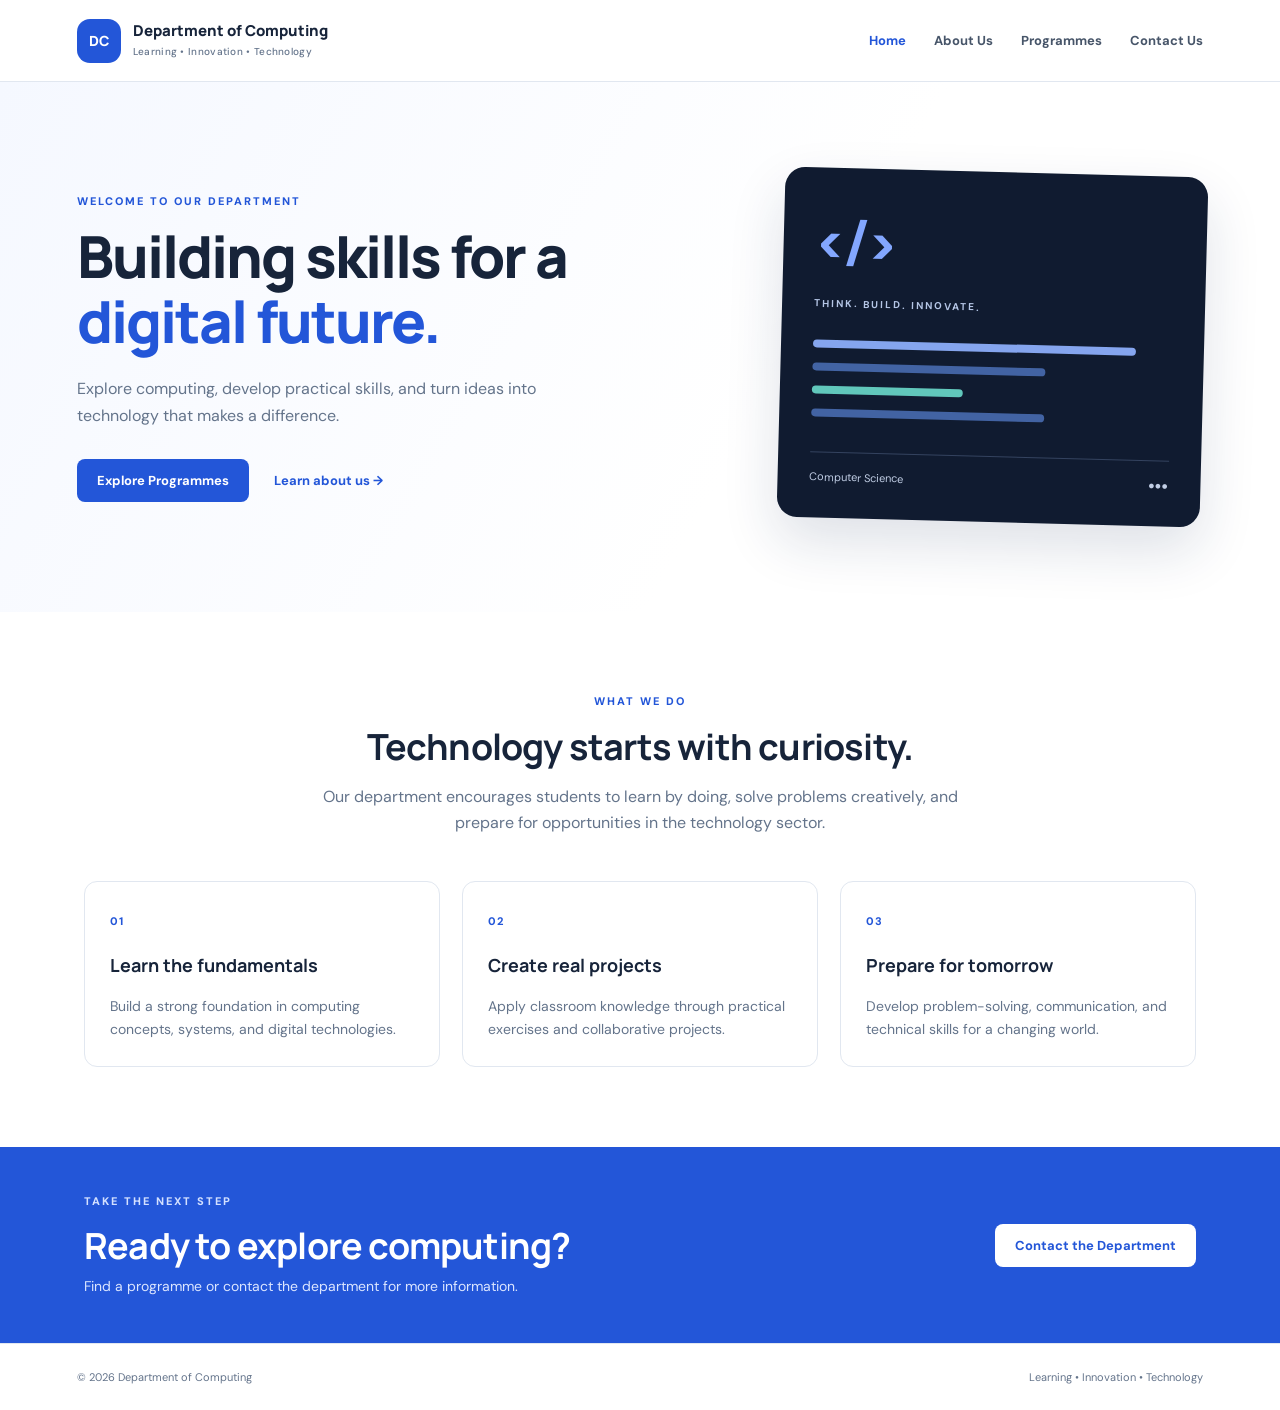
==== index.html @ 83571a57 "Create initial department website" ====
<!DOCTYPE html>
<html lang="en">
<head>
  <meta charset="UTF-8">
  <meta name="viewport" content="width=device-width, initial-scale=1.0">
  <title>Department of Computing | Home</title>
  <link rel="stylesheet" href="styles.css">
</head>
<body>
  <header class="site-header">
    <a class="brand" href="index.html"><span class="brand-mark">DC</span><span>Department of Computing<small>Learning • Innovation • Technology</small></span></a>
    <button class="menu-toggle" aria-label="Toggle navigation" aria-expanded="false">☰</button>
    <nav class="navigation" aria-label="Main navigation">
      <a class="active" href="index.html">Home</a>
      <a href="about.html">About Us</a>
      <a href="programmes.html">Programmes</a>
      <a href="contact.html">Contact Us</a>
    </nav>
  </header>
  <main>
    <section class="hero">
      <div class="hero-content">
        <p class="eyebrow">WELCOME TO OUR DEPARTMENT</p>
        <h1>Building skills for a <span>digital future.</span></h1>
        <p>Explore computing, develop practical skills, and turn ideas into technology that makes a difference.</p>
        <div class="hero-actions"><a class="button" href="programmes.html">Explore Programmes</a><a class="text-link" href="about.html">Learn about us →</a></div>
      </div>
      <div class="hero-card"><div class="code-icon">&lt;/&gt;</div><p class="card-label">THINK. BUILD. INNOVATE.</p><div class="code-line long"></div><div class="code-line medium"></div><div class="code-line short"></div><div class="code-line medium"></div><div class="card-foot"><span>Computer Science</span><span>●●●</span></div></div>
    </section>
    <section class="section intro">
      <p class="eyebrow">WHAT WE DO</p><h2>Technology starts with curiosity.</h2>
      <p class="section-lead">Our department encourages students to learn by doing, solve problems creatively, and prepare for opportunities in the technology sector.</p>
      <div class="feature-grid">
        <article class="feature"><span class="feature-number">01</span><h3>Learn the fundamentals</h3><p>Build a strong foundation in computing concepts, systems, and digital technologies.</p></article>
        <article class="feature"><span class="feature-number">02</span><h3>Create real projects</h3><p>Apply classroom knowledge through practical exercises and collaborative projects.</p></article>
        <article class="feature"><span class="feature-number">03</span><h3>Prepare for tomorrow</h3><p>Develop problem-solving, communication, and technical skills for a changing world.</p></article>
      </div>
    </section>
    <section class="cta"><div><p class="eyebrow">TAKE THE NEXT STEP</p><h2>Ready to explore computing?</h2><p>Find a programme or contact the department for more information.</p></div><a class="button button-light" href="contact.html">Contact the Department</a></section>
  </main>
  <footer><span>© <span class="year"></span> Department of Computing</span><span>Learning • Innovation • Technology</span></footer>
  <script src="script.js"></script>
</body>
</html>
---- styles.css ----
@import url('https://fonts.googleapis.com/css2?family=DM+Sans:wght@400;500;600;700&family=Manrope:wght@400;500;600;700;800&display=swap');
:root{--ink:#17243a;--muted:#64748b;--primary:#2356d8;--pale:#eef3ff;--line:#e1e7f0;--white:#fff;--dark:#101b30}
*{box-sizing:border-box}html{scroll-behavior:smooth}body{margin:0;font-family:'DM Sans',Arial,sans-serif;color:var(--ink);line-height:1.65;background:#fff}a{color:inherit;text-decoration:none}.site-header{min-height:82px;display:flex;align-items:center;justify-content:space-between;padding:16px max(6%,calc((100% - 1160px)/2));gap:24px;border-bottom:1px solid var(--line);background:#fff}.brand{display:flex;align-items:center;gap:12px;font-family:Manrope,Arial,sans-serif;font-weight:800;font-size:15px;line-height:1.25}.brand small{display:block;color:var(--muted);font-family:'DM Sans',Arial,sans-serif;font-size:10px;font-weight:500;margin-top:5px;letter-spacing:.3px}.brand-mark{display:grid;place-items:center;width:44px;height:44px;border-radius:13px;background:var(--primary);color:white;font-size:14px}.navigation{display:flex;gap:28px;align-items:center}.navigation a{font-size:13px;color:#475569;font-weight:700}.navigation a:hover,.navigation a.active{color:var(--primary)}.menu-toggle{display:none;border:0;background:none;font-size:24px;color:var(--ink)}.hero{padding:90px max(6%,calc((100% - 1160px)/2));background:linear-gradient(120deg,#f5f8ff 0%,#fff 60%);display:grid;grid-template-columns:1.2fr .8fr;align-items:center;gap:70px;min-height:500px}.eyebrow{font-size:11px;font-weight:800;letter-spacing:2px;color:var(--primary);margin:0 0 14px}.hero h1,.page-hero h1{font-family:Manrope,Arial,sans-serif;font-size:clamp(36px,5vw,58px);line-height:1.12;letter-spacing:-2px;margin:0 0 22px;font-weight:800}.hero h1 span{color:var(--primary)}.hero-content>p:not(.eyebrow){max-width:530px;color:var(--muted);font-size:16px}.hero-actions{display:flex;align-items:center;gap:25px;margin-top:30px}.button{display:inline-block;border:0;border-radius:8px;background:var(--primary);color:white;padding:13px 20px;font:700 13px 'DM Sans',Arial,sans-serif;cursor:pointer;transition:transform .2s,background .2s}.button:hover{background:#1745bd;transform:translateY(-1px)}.text-link{font-weight:700;font-size:13px;color:var(--primary)}.hero-card{background:var(--dark);color:white;padding:32px;border-radius:20px;min-height:300px;box-shadow:0 24px 55px #142b5424;transform:rotate(1.5deg)}.code-icon{font-size:52px;color:#83a7ff;font-weight:800}.card-label{font-size:10px;letter-spacing:2px;color:#b5c6e6;font-weight:700;margin:10px 0 28px}.code-line{height:8px;border-radius:10px;background:#4263a3;margin:15px 0}.code-line.long{width:90%;background:#85a5ee}.code-line.medium{width:65%}.code-line.short{width:42%;background:#61c7bb}.card-foot{display:flex;justify-content:space-between;margin-top:35px;padding-top:15px;border-top:1px solid #34435f;font-size:11px;color:#c1cee5}.section{max-width:1160px;margin:auto;padding:80px 24px}.intro{text-align:center}.section h2,.cta h2,.mission-card h3,.contact-info h2{font-family:Manrope,Arial,sans-serif;font-size:clamp(27px,3vw,36px);line-height:1.2;letter-spacing:-.8px;margin:0 0 16px}.section-lead{max-width:650px;margin:0 auto;color:var(--muted)}.feature-grid{display:grid;grid-template-columns:repeat(3,1fr);gap:22px;text-align:left;margin-top:44px}.feature{padding:25px;border:1px solid var(--line);border-radius:13px;background:#fff}.feature-number{font-size:11px;letter-spacing:1px;font-weight:800;color:var(--primary)}.feature h3{font-family:Manrope,Arial,sans-serif;font-size:18px;margin:18px 0 8px}.feature p,.programme-card p,.mission-card p{font-size:14px;color:var(--muted);margin-bottom:0}.cta{background:var(--primary);color:#fff;padding:45px max(6%,calc((100% - 1112px)/2));display:flex;align-items:center;justify-content:space-between;gap:30px}.cta .eyebrow{color:#d3e0ff}.cta h2{margin-bottom:8px}.cta p:not(.eyebrow){margin:0;color:#dce6ff;font-size:14px}.button-light{background:#fff;color:var(--primary);white-space:nowrap}.button-light:hover{background:#edf2ff;color:var(--primary)}footer{padding:24px max(6%,calc((100% - 1160px)/2));display:flex;justify-content:space-between;gap:20px;color:var(--muted);font-size:11px;border-top:1px solid var(--line)}.page-hero{background:var(--pale);padding:72px 24px;text-align:center}.page-hero h1{font-size:clamp(34px,4vw,48px);letter-spacing:-1.5px;margin-bottom:12px}.page-hero>p:last-child{max-width:620px;margin:0 auto;color:var(--muted)}.about-layout{display:grid;grid-template-columns:1.4fr .8fr;gap:70px;align-items:center}.about-layout p:not(.eyebrow){color:var(--muted);font-size:15px}.mission-card{padding:34px;border-radius:16px;background:#f5f7fc;border:1px solid var(--line)}.mission-card h3{font-size:25px;margin-top:18px}.values{padding-top:10px}.programme-grid{display:grid;grid-template-columns:repeat(3,1fr);gap:22px}.programme-card{border:1px solid var(--line);padding:28px;border-radius:14px;transition:box-shadow .2s,transform .2s}.programme-card:hover{box-shadow:0 15px 35px #1c376515;transform:translateY(-3px)}.programme-icon{display:grid;place-items:center;width:46px;height:46px;border-radius:12px;background:var(--pale);color:var(--primary);font-size:24px}.programme-card h2{font-size:20px;margin:20px 0 10px}.tag{display:inline-block;margin-top:20px;padding:5px 9px;border-radius:5px;background:#f2f5fb;color:#51617a;font-size:10px;font-weight:700}.note{font-size:12px;color:var(--muted);font-style:italic;margin-top:25px}.contact-layout{display:grid;grid-template-columns:.9fr 1.1fr;gap:70px}.contact-info h2{font-size:32px}.contact-info>p:not(.eyebrow){color:var(--muted);font-size:14px}.contact-detail{display:flex;gap:15px;align-items:flex-start;margin-top:25px}.contact-detail>span{display:grid;place-items:center;width:40px;height:40px;background:var(--pale);border-radius:10px;color:var(--primary);font-size:20px}.contact-detail strong{font-size:13px}.contact-detail p{font-size:13px;color:var(--muted);margin:2px 0}.contact-form{padding:30px;border:1px solid var(--line);border-radius:15px;box-shadow:0 12px 35px #17243a08}.contact-form label{display:block;font-size:12px;font-weight:700;margin:0 0 7px}.contact-form input,.contact-form textarea{width:100%;font:14px 'DM Sans',Arial,sans-serif;padding:12px 13px;border:1px solid #d8e0ec;border-radius:7px;margin-bottom:18px;color:var(--ink);background:#fff}.contact-form input:focus,.contact-form textarea:focus{outline:2px solid #cbd8ff;border-color:var(--primary)}.contact-form textarea{resize:vertical}.form-message{font-size:12px;color:var(--primary);margin-bottom:0}
@media(max-width:760px){.site-header{padding:14px 5%}.menu-toggle{display:block}.navigation{display:none;position:absolute;top:74px;left:0;right:0;z-index:5;background:#fff;padding:18px 5%;border-bottom:1px solid var(--line);flex-direction:column;align-items:flex-start;gap:18px}.navigation.open{display:flex}.hero{grid-template-columns:1fr;padding:60px 6%;gap:40px}.hero-card{max-width:440px;width:100%;margin:auto}.feature-grid,.programme-grid{grid-template-columns:1fr}.section{padding:60px 6%}.cta{padding:38px 6%;align-items:flex-start;flex-direction:column}.about-layout,.contact-layout{grid-template-columns:1fr;gap:35px}.page-hero{padding:55px 6%}footer{padding:22px 6%;flex-direction:column;gap:5px}.hero-actions{flex-wrap:wrap}.values{padding-top:0}}
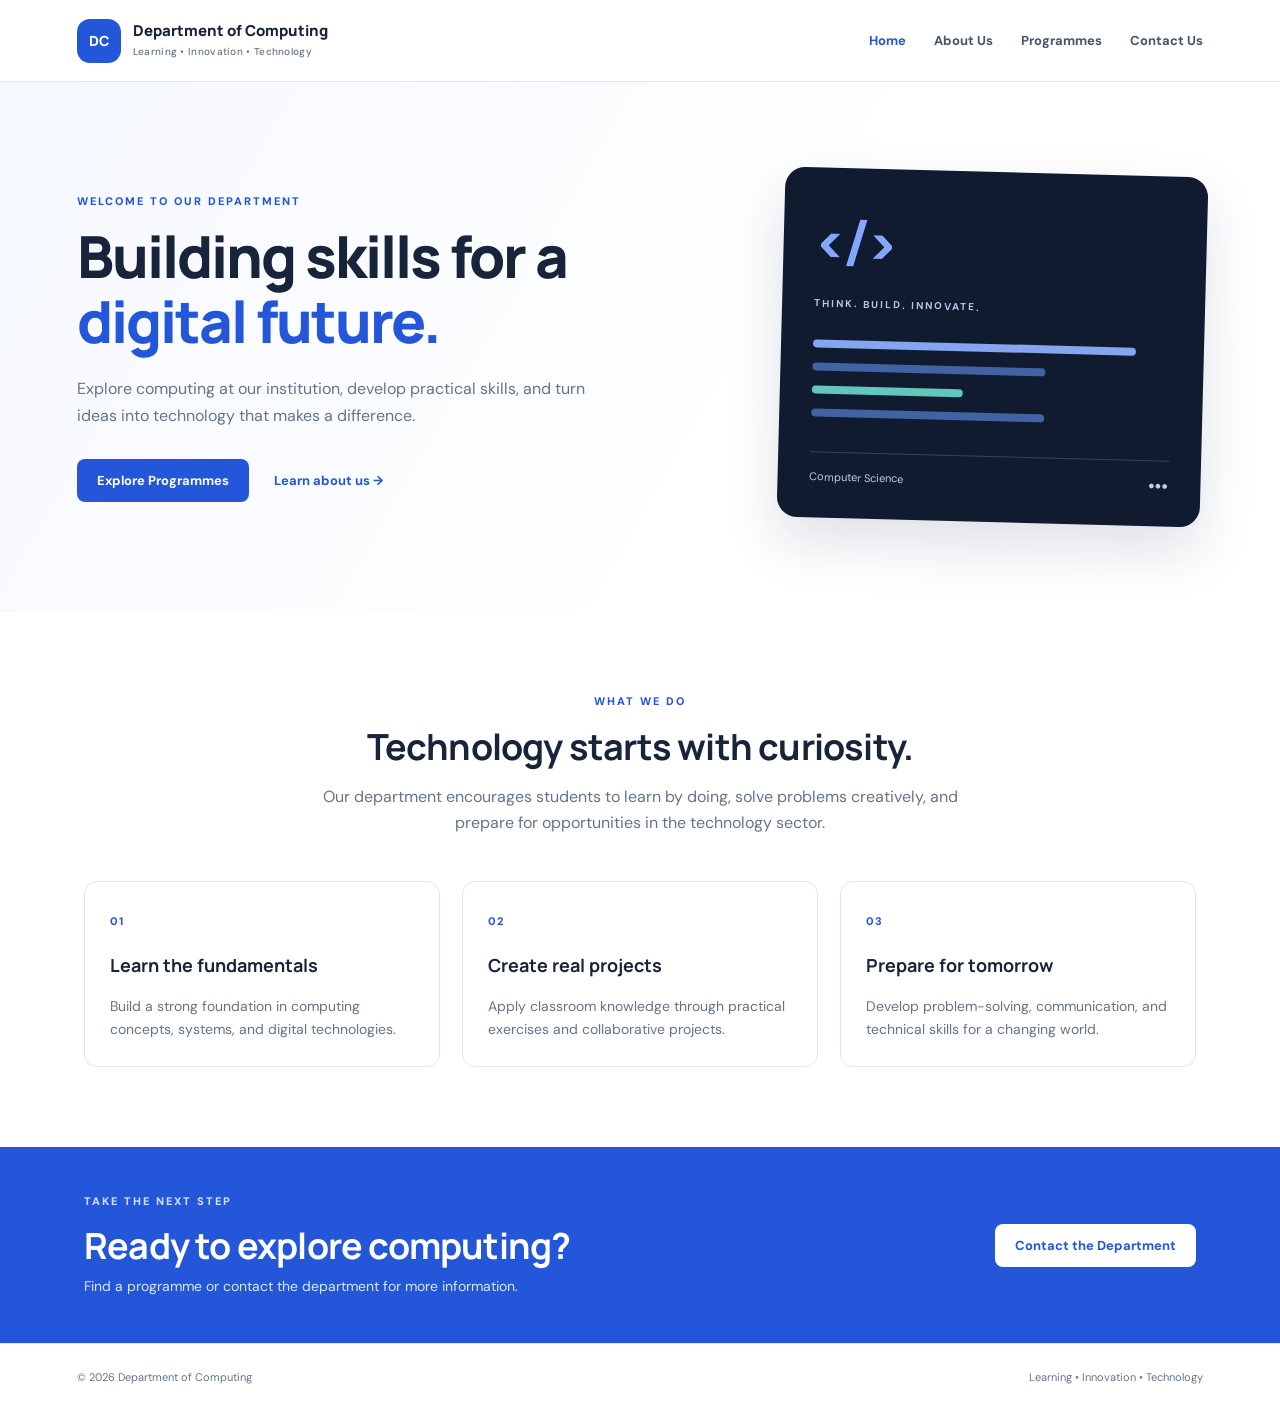
==== commit 59b44d05: "Improve homepage introduction" ====
--- a/index.html
+++ b/index.html
@@ -22,7 +22,7 @@
       <div class="hero-content">
         <p class="eyebrow">WELCOME TO OUR DEPARTMENT</p>
         <h1>Building skills for a <span>digital future.</span></h1>
-        <p>Explore computing, develop practical skills, and turn ideas into technology that makes a difference.</p>
+        <p>Explore computing at our institution, develop practical skills, and turn ideas into technology that makes a difference.</p>
         <div class="hero-actions"><a class="button" href="programmes.html">Explore Programmes</a><a class="text-link" href="about.html">Learn about us →</a></div>
       </div>
       <div class="hero-card"><div class="code-icon">&lt;/&gt;</div><p class="card-label">THINK. BUILD. INNOVATE.</p><div class="code-line long"></div><div class="code-line medium"></div><div class="code-line short"></div><div class="code-line medium"></div><div class="card-foot"><span>Computer Science</span><span>●●●</span></div></div>
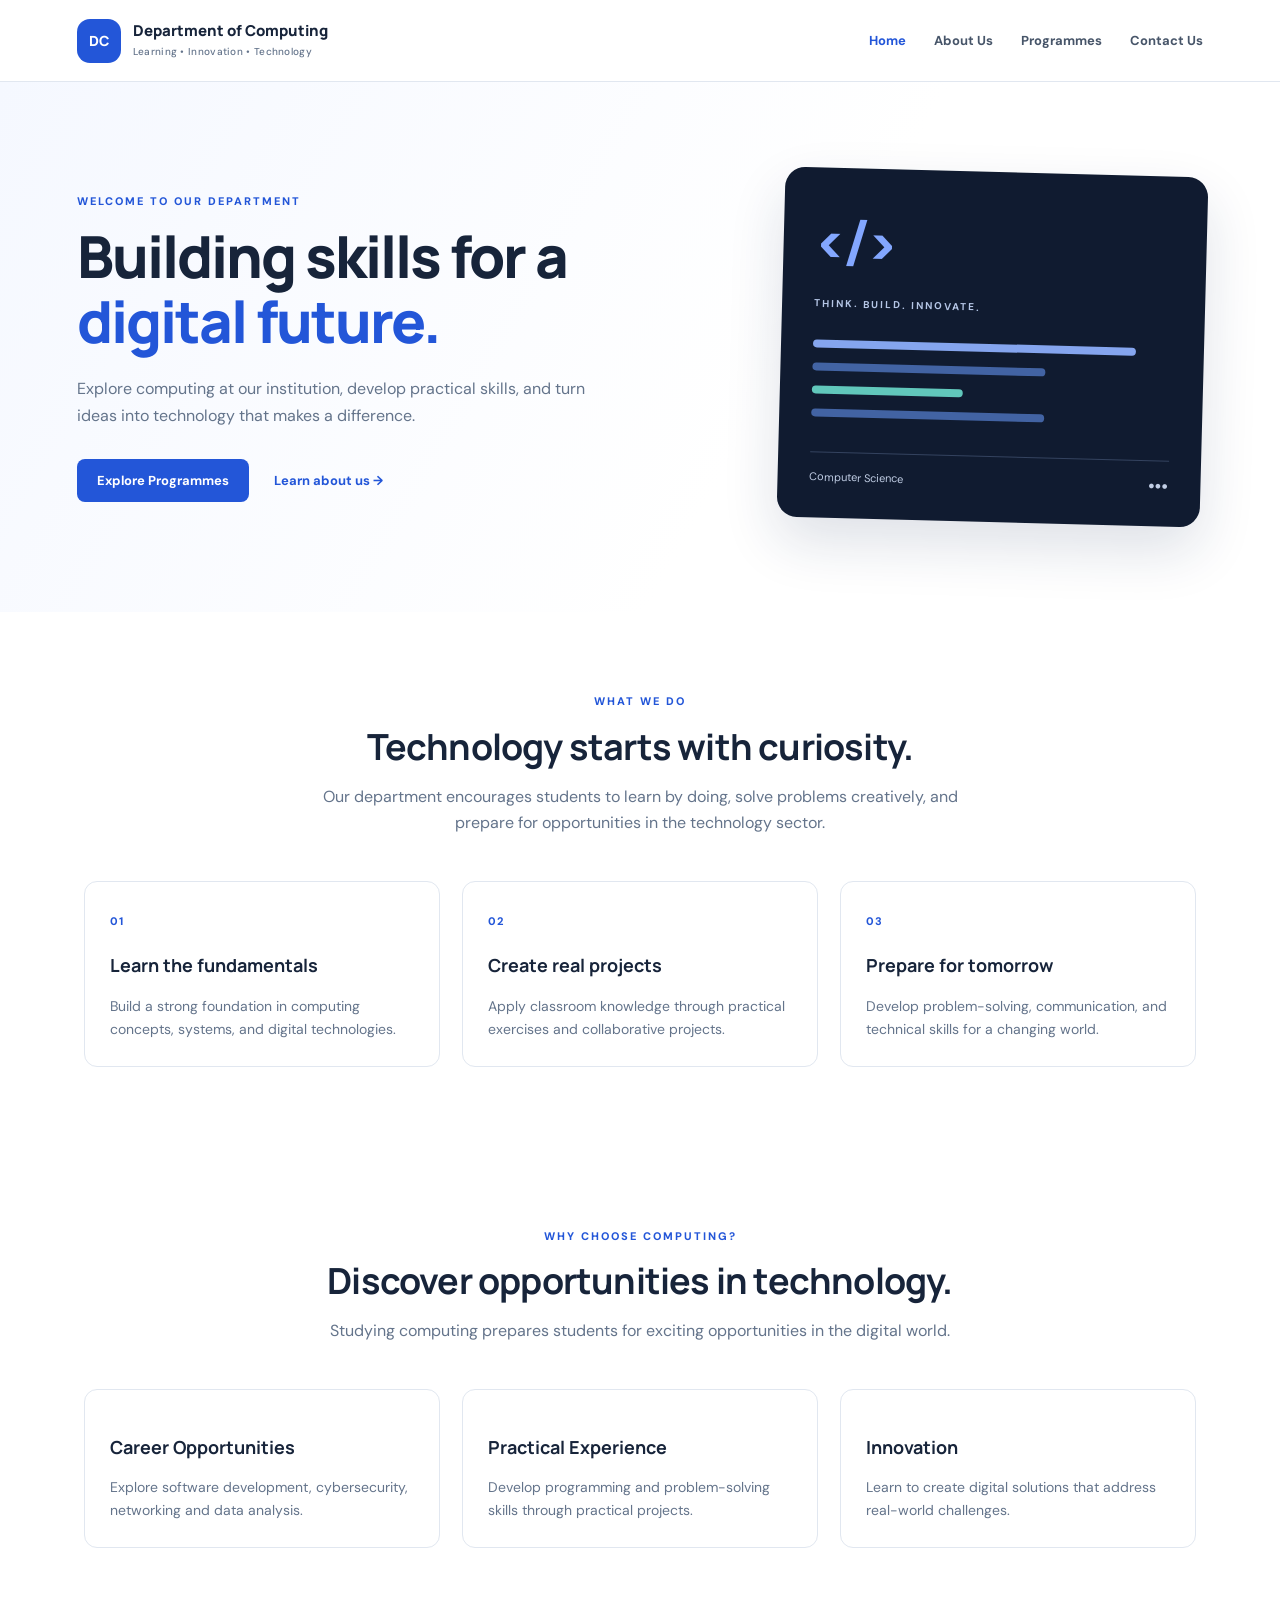
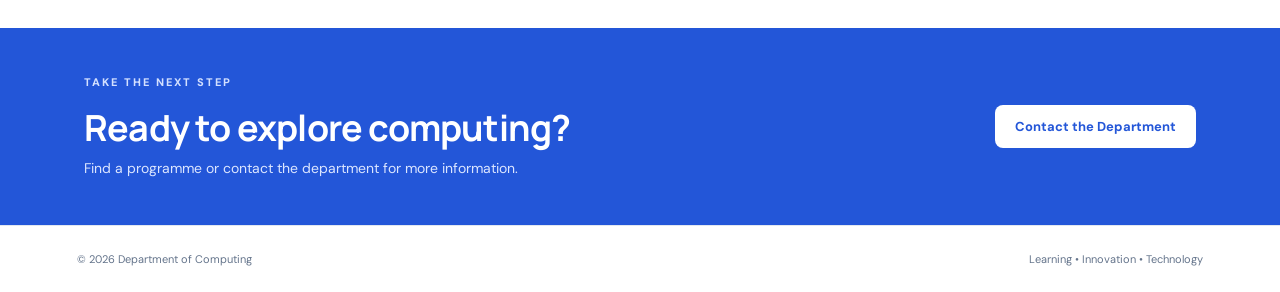
==== commit 8d937910: "Add Why Choose Computing section to homepage" ====
--- a/index.html
+++ b/index.html
@@ -36,6 +36,32 @@
         <article class="feature"><span class="feature-number">03</span><h3>Prepare for tomorrow</h3><p>Develop problem-solving, communication, and technical skills for a changing world.</p></article>
       </div>
     </section>
+    
+    <section class="section intro">
+      <p class="eyebrow">WHY CHOOSE COMPUTING?</p>
+      <h2>Discover opportunities in technology.</h2>
+      <p class="section-lead">
+        Studying computing prepares students for exciting
+        opportunities in the digital world.
+      </p>
+      <div class="feature-grid">
+        <article class="feature">
+          <h3>Career Opportunities</h3>
+          <p>Explore software development, cybersecurity,
+          networking and data analysis.</p>
+        </article>
+        <article class="feature">
+          <h3>Practical Experience</h3>
+          <p>Develop programming and problem-solving skills
+          through practical projects.</p>
+        </article>
+        <article class="feature">
+          <h3>Innovation</h3>
+          <p>Learn to create digital solutions that
+          address real-world challenges.</p>
+        </article>
+      </div>
+    </section>
     <section class="cta"><div><p class="eyebrow">TAKE THE NEXT STEP</p><h2>Ready to explore computing?</h2><p>Find a programme or contact the department for more information.</p></div><a class="button button-light" href="contact.html">Contact the Department</a></section>
   </main>
   <footer><span>© <span class="year"></span> Department of Computing</span><span>Learning • Innovation • Technology</span></footer>
